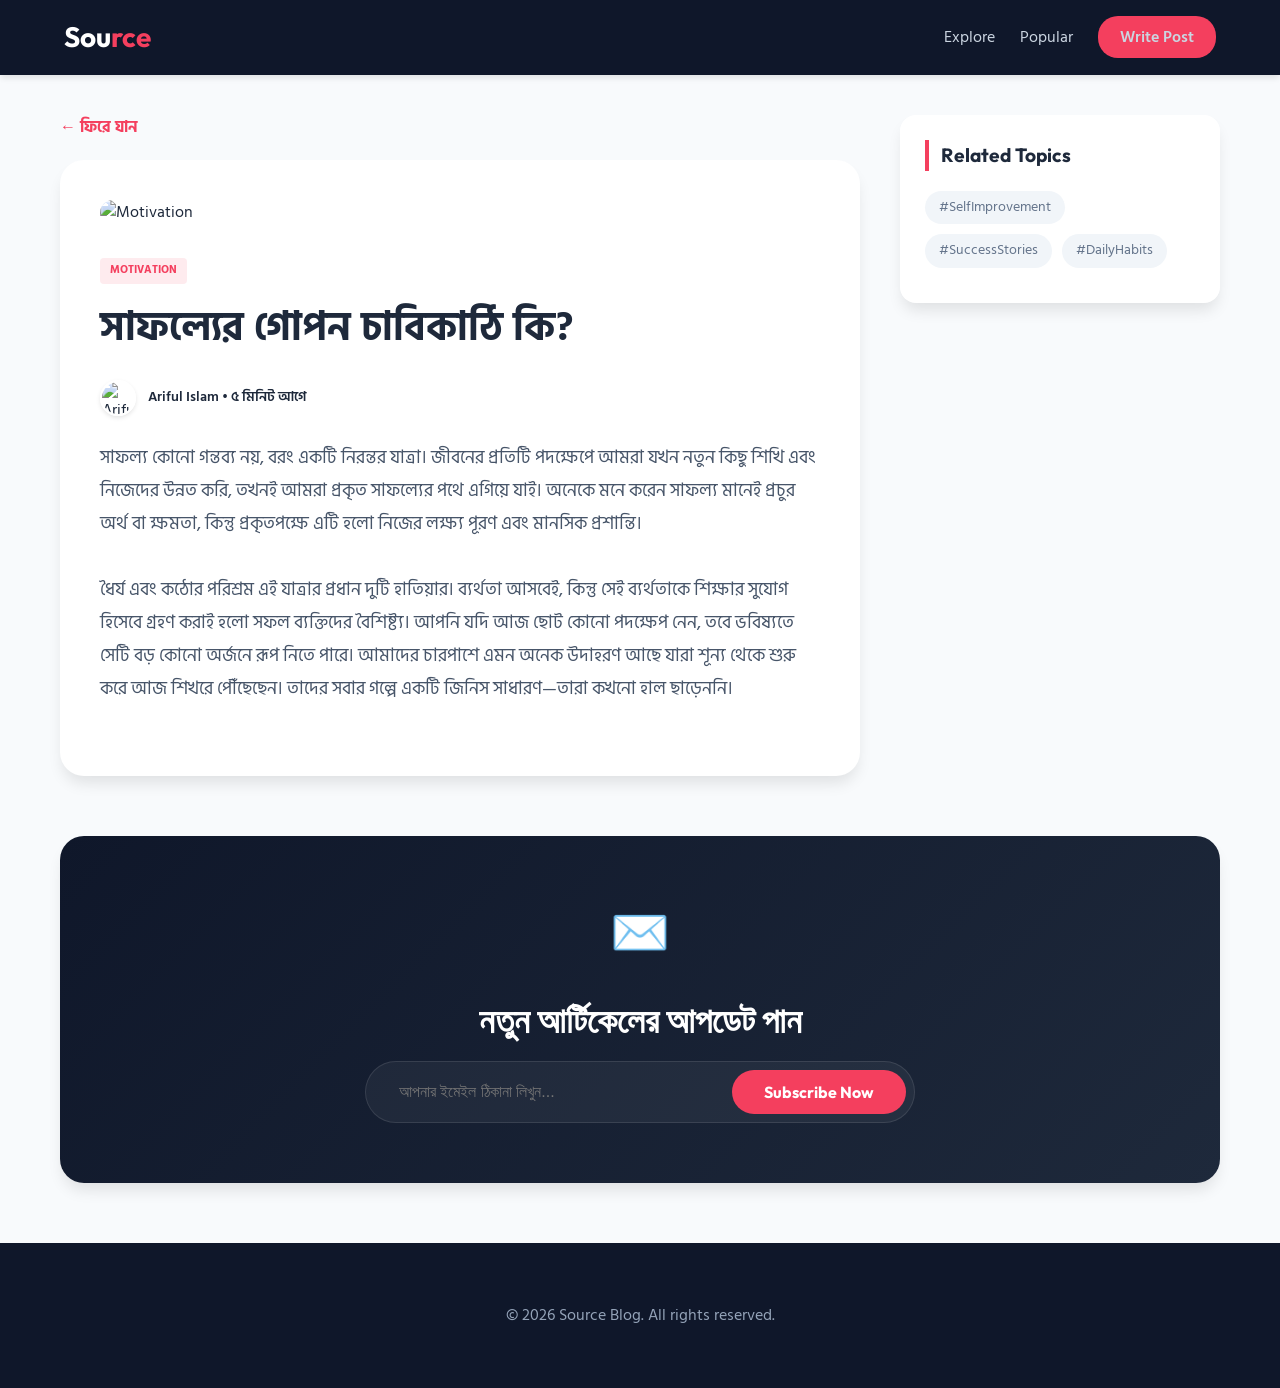
==== article-detail.html @ 2b274faf "articale details page added" ====
<!doctype html>
<html lang="bn">
  <head>
    <meta charset="UTF-8" />
    <meta name="viewport" content="width=device-width, initial-scale=1.0" />
    <title>সাফল্যের গোপন চাবিকাঠি কি? - Source</title>
    <link rel="stylesheet" href="popular.css" />
    <link
      href="https://fonts.googleapis.com/css2?family=Hind+Siliguri:wght@400;600;700&family=Outfit:wght@400;700&display=swap"
      rel="stylesheet"
    />
    <style>
      .detail-container {
        background: white;
        padding: 40px;
        border-radius: 24px;
        box-shadow: var(--shadow);
      }
      .detail-img {
        width: 100%;
        height: 400px;
        object-fit: cover;
        border-radius: 16px;
        margin-bottom: 30px;
      }
      .detail-content h2 {
        font-size: 2.5rem;
        margin-bottom: 20px;
        color: var(--text-main);
      }
      .detail-text {
        font-size: 1.15rem;
        color: #475569;
        line-height: 1.8;
        margin-bottom: 30px;
      }
      .back-link {
        display: inline-block;
        margin-bottom: 20px;
        color: var(--primary);
        text-decoration: none;
        font-weight: 700;
      }
    </style>
  </head>
  <body>
    <header>
      <nav>
        <div class="logo">
          <a href="index.html" style="text-decoration: none; color: inherit"
            >Sou<span>rce</span></a
          >
        </div>
        <ul class="nav-links">
          <li><a href="explore.html">Explore</a></li>
          <li><a href="popular.html">Popular</a></li>
          <li><a href="newPost.html" class="write-btn">Write Post</a></li>
        </ul>
      </nav>
    </header>

    <main>
      <div class="content-layout" style="margin-top: 40px">
        <section class="main-content">
          <a href="popular.html" class="back-link">← ফিরে যান</a>
          <article class="detail-container">
            <img
              src="https://images.unsplash.com/photo-1499750310107-5fef28a66643?q=80&w=1200"
              alt="Motivation"
              class="detail-img"
            />
            <div class="detail-content">
              <span class="cat-badge motivation">MOTIVATION</span>
              <h2>সাফল্যের গোপন চাবিকাঠি কি?</h2>
              <div
                class="author"
                style="border: none; padding: 0; margin-bottom: 25px"
              >
                <img src="https://i.pravatar.cc/150?u=1" alt="Ariful Islam" />
                <span>Ariful Islam • ৫ মিনিট আগে</span>
              </div>
              <div class="detail-text">
                <p>
                  সাফল্য কোনো গন্তব্য নয়, বরং একটি নিরন্তর যাত্রা। জীবনের
                  প্রতিটি পদক্ষেপে আমরা যখন নতুন কিছু শিখি এবং নিজেদের উন্নত
                  করি, তখনই আমরা প্রকৃত সাফল্যের পথে এগিয়ে যাই। অনেকে মনে করেন
                  সাফল্য মানেই প্রচুর অর্থ বা ক্ষমতা, কিন্তু প্রকৃতপক্ষে এটি হলো
                  নিজের লক্ষ্য পূরণ এবং মানসিক প্রশান্তি।
                </p>
                <br />
                <p>
                  ধৈর্য এবং কঠোর পরিশ্রম এই যাত্রার প্রধান দুটি হাতিয়ার।
                  ব্যর্থতা আসবেই, কিন্তু সেই ব্যর্থতাকে শিক্ষার সুযোগ হিসেবে
                  গ্রহণ করাই হলো সফল ব্যক্তিদের বৈশিষ্ট্য। আপনি যদি আজ ছোট কোনো
                  পদক্ষেপ নেন, তবে ভবিষ্যতে সেটি বড় কোনো অর্জনে রূপ নিতে পারে।
                  আমাদের চারপাশে এমন অনেক উদাহরণ আছে যারা শূন্য থেকে শুরু করে আজ
                  শিখরে পৌঁছেছেন। তাদের সবার গল্পে একটি জিনিস সাধারণ—তারা কখনো
                  হাল ছাড়েননি।
                </p>
              </div>
            </div>
          </article>
        </section>

        <aside class="sidebar">
          <div class="sidebar-widget">
            <h4>Related Topics</h4>
            <a href="#" class="trending-tag">#SelfImprovement</a>
            <a href="#" class="trending-tag">#SuccessStories</a>
            <a href="#" class="trending-tag">#DailyHabits</a>
          </div>
        </aside>
      </div>
    </main>

    <section class="newsletter">
      <div class="newsletter-container">
        <div class="newsletter-icon">✉️</div>
        <h2>নতুন আর্টিকেলের আপডেট পান</h2>
        <form class="newsletter-form">
          <input
            type="email"
            placeholder="আপনার ইমেইল ঠিকানা লিখুন..."
            required
          />
          <button type="submit">Subscribe Now</button>
        </form>
      </div>
    </section>

    <footer
      style="
        background: #0f172a;
        color: #94a3b8;
        padding: 60px 20px;
        text-align: center;
        margin-top: 60px;
      "
    >
      <p>&copy; 2026 Source Blog. All rights reserved.</p>
    </footer>
  </body>
</html>
---- popular.css ----
@import url("https://fonts.googleapis.com/css2?family=Hind+Siliguri:wght@400;600;700&family=Outfit:wght@400;700&display=swap");

:root {
  --primary: #f43f5e;
  --bg-light: #f8fafc;
  --text-main: #1e293b;
  --text-muted: #64748b;
  --card-bg: #ffffff;
  --nav-bg: #0f172a;
  --shadow: 0 10px 15px -3px rgba(0, 0, 0, 0.1);
}

* {
  margin: 0;
  padding: 0;
  box-sizing: border-box;
}

body {
  font-family: "Hind Siliguri", sans-serif;
  background-color: var(--bg-light);
  color: var(--text-main);
  line-height: 1.6;
}

/* Navbar */
nav {
  background: var(--nav-bg);
  padding: 15px 5%;
  display: flex;
  justify-content: space-between;
  align-items: center;
  position: sticky;
  top: 0;
  z-index: 1000;
  box-shadow: 0 4px 6px -1px rgba(0, 0, 0, 0.1);
}

.logo {
  font-family: "Outfit", sans-serif;
  font-size: 28px;
  font-weight: bold;
  color: #fff;
}

.logo span {
  color: var(--primary);
}

.nav-links {
  display: flex;
  list-style: none;
  align-items: center;
  gap: 25px;
}

.nav-links a {
  text-decoration: none;
  color: #cbd5e1;
  transition: all 0.3s ease;
}

.nav-links a.active,
.nav-links a:hover {
  color: #fff;
}

.lang-btn {
  background: rgba(255, 255, 255, 0.1);
  border: 1px solid rgba(255, 255, 255, 0.2);
  color: #fff;
  padding: 6px 16px;
  border-radius: 20px;
  cursor: pointer;
  text-decoration: none;
}

.write-btn {
  background: var(--primary);
  color: #fff;
  border: none;
  padding: 8px 22px;
  border-radius: 20px;
  cursor: pointer;
  font-weight: 600;
  text-decoration: none;
}

/* Hero Section */
.hero {
  background: linear-gradient(135deg, #0f172a 0%, #1e293b 100%);
  color: white;
  text-align: center;
  padding: 100px 20px;
  margin-bottom: 0;
}

.badge {
  background: rgba(244, 63, 94, 0.2);
  color: var(--primary);
  padding: 6px 14px;
  border-radius: 30px;
  font-size: 13px;
  font-weight: bold;
  letter-spacing: 1px;
}

.hero h1 {
  font-size: 48px;
  font-family: "Outfit", sans-serif;
  margin-top: 20px;
}

.hero h1 span {
  color: var(--primary);
}

.hero p {
  color: #cbd5e1;
  margin-top: 15px;
  font-size: 1.1rem;
}

/* Main Layout */
.content-layout {
  display: grid;
  grid-template-columns: 1fr 320px;
  gap: 40px;
  max-width: 1200px;
  margin: -40px auto 60px;
  padding: 0 20px;
  position: relative;
  z-index: 10;
}

/* Filters */
.filter-bar {
  display: flex;
  gap: 12px;
  margin-bottom: 30px;
  background: white;
  padding: 15px;
  border-radius: 12px;
  box-shadow: var(--shadow);
}

.filter-btn {
  padding: 8px 20px;
  border-radius: 30px;
  border: 1px solid #e2e8f0;
  background: white;
  color: var(--text-muted);
  cursor: pointer;
  font-weight: 600;
  transition: 0.3s;
}

.filter-btn.active,
.filter-btn:hover {
  background: var(--primary);
  color: white;
  border-color: var(--primary);
}

/* Article Grid */
.article-grid {
  display: flex;
  flex-direction: column;
  gap: 25px;
}

/* Card Design */
.card {
  background: var(--card-bg);
  border-radius: 16px;
  display: flex;
  overflow: hidden;
  transition:
    transform 0.3s ease,
    box-shadow 0.3s ease;
  cursor: pointer;
  box-shadow: var(--shadow);
}

.card:hover {
  transform: translateY(-5px);
  box-shadow: 0 20px 25px -5px rgba(0, 0, 0, 0.1);
}

.card-img {
  width: 35%;
  min-height: 220px;
}

.card-img img {
  width: 100%;
  height: 100%;
  object-fit: cover;
}

.card-content {
  padding: 25px;
  width: 65%;
  display: flex;
  flex-direction: column;
  justify-content: center;
}

.cat-badge {
  font-size: 11px;
  font-weight: bold;
  padding: 4px 10px;
  border-radius: 4px;
  display: inline-block;
  margin-bottom: 12px;
  text-transform: uppercase;
}

.motivation {
  background: rgba(244, 63, 94, 0.1);
  color: var(--primary);
}
.technology {
  background: rgba(59, 130, 246, 0.1);
  color: #3b82f6;
}
.lifestyle {
  background: rgba(16, 185, 129, 0.1);
  color: #10b981;
}

.card h3 {
  font-size: 22px;
  margin-bottom: 12px;
  color: var(--text-main);
}

.card p {
  color: var(--text-muted);
  font-size: 15px;
  margin-bottom: 20px;
  display: -webkit-box;
  -webkit-line-clamp: 2;
  -webkit-box-orient: vertical;
  overflow: hidden;
}

/* Interaction Buttons */
.card-interactions {
  display: flex;
  gap: 20px;
  margin-bottom: 15px;
  padding-bottom: 5px;
}

.interaction-btn {
  background: none;
  border: none;
  display: flex;
  align-items: center;
  gap: 6px;
  color: var(--text-muted);
  font-size: 14px;
  cursor: pointer;
  transition: 0.3s ease;
  padding: 0;
}

.interaction-btn:hover {
  color: var(--primary);
}

.interaction-btn svg {
  width: 18px;
  height: 18px;
  fill: currentColor;
}

.read-more-btn {
  display: inline-flex;
  align-items: center;
  color: var(--primary);
  text-decoration: none;
  font-weight: 700;
  font-size: 14px;
  margin-bottom: 20px;
  transition: 0.3s ease;
}

.read-more-btn:hover {
  transform: translateX(5px);
  opacity: 0.8;
}

/* Author Section */
.author {
  display: flex;
  align-items: center;
  gap: 12px;
  padding-top: 15px;
  border-top: 1px solid #f1f5f9;
}

.author img {
  width: 36px;
  height: 36px;
  border-radius: 50%;
  border: 2px solid white;
  box-shadow: 0 2px 4px rgba(0, 0, 0, 0.1);
}

.author span {
  font-size: 14px;
  font-weight: 600;
  color: var(--text-main);
}

/* Sidebar Widgets */
.sidebar {
  position: sticky;
  top: 90px;
  height: fit-content;
}

.sidebar-widget {
  background: white;
  padding: 25px;
  border-radius: 16px;
  box-shadow: var(--shadow);
  margin-bottom: 25px;
}

.sidebar-widget h4 {
  margin-bottom: 20px;
  font-size: 1.2rem;
  color: var(--text-main);
  border-left: 4px solid var(--primary);
  padding-left: 12px;
  font-family: "Outfit", sans-serif;
}

.author-item {
  display: flex;
  align-items: center;
  gap: 12px;
  margin-bottom: 15px;
}

.trending-tag {
  display: inline-block;
  padding: 6px 14px;
  background: #f1f5f9;
  border-radius: 20px;
  margin: 0 6px 10px 0;
  font-size: 0.85rem;
  text-decoration: none;
  color: var(--text-muted);
  transition: 0.3s;
}

.trending-tag:hover {
  background: var(--primary);
  color: #fff;
}

@media (max-width: 992px) {
  .content-layout {
    grid-template-columns: 1fr;
    margin-top: 20px;
  }
  .card {
    flex-direction: column;
  }
  .card-img,
  .card-content {
    width: 100%;
  }
  .hero h1 {
    font-size: 32px;
  }
}

/* Newsletter Section */
.newsletter {
  max-width: 1200px;
  margin: 40px auto;
  padding: 0 20px;
}

.newsletter-container {
  background: linear-gradient(135deg, #0f172a 0%, #1e293b 100%);
  padding: 60px 40px;
  border-radius: 24px;
  text-align: center;
  color: white;
  box-shadow: var(--shadow);
}

.newsletter-icon {
  font-size: 3rem;
  margin-bottom: 20px;
}

.newsletter-container h2 {
  font-family: "Outfit", sans-serif;
  font-size: 2.2rem;
  margin-bottom: 12px;
}

.newsletter-container p {
  color: #94a3b8;
  margin-bottom: 35px;
  font-size: 1.1rem;
  max-width: 600px;
  margin-left: auto;
  margin-right: auto;
}

.newsletter-form {
  display: flex;
  gap: 12px;
  max-width: 550px;
  margin: 0 auto;
  background: rgba(255, 255, 255, 0.05);
  padding: 8px;
  border-radius: 50px;
  border: 1px solid rgba(255, 255, 255, 0.1);
}

.newsletter-form input {
  flex: 1;
  background: transparent;
  border: none;
  padding: 12px 25px;
  color: white;
  font-size: 16px;
  outline: none;
}

.newsletter-form button {
  background: var(--primary);
  color: white;
  border: none;
  padding: 12px 32px;
  border-radius: 50px;
  font-weight: 700;
  font-family: "Outfit", sans-serif;
  cursor: pointer;
  transition: all 0.4s cubic-bezier(0.175, 0.885, 0.32, 1.275);
  font-size: 1rem;
  white-space: nowrap;
}

.newsletter-form button:hover {
  transform: scale(1.05) translateY(-2px);
  box-shadow: 0 10px 20px rgba(244, 63, 94, 0.4);
  filter: brightness(1.1);
}

@media (max-width: 600px) {
  .newsletter-form {
    flex-direction: column;
    background: transparent;
    border: none;
    padding: 0;
  }
  .newsletter-form input {
    background: rgba(255, 255, 255, 0.05);
    border-radius: 30px;
    border: 1px solid rgba(255, 255, 255, 0.1);
    margin-bottom: 15px;
  }
  .newsletter-form button {
    padding: 15px;
  }
}
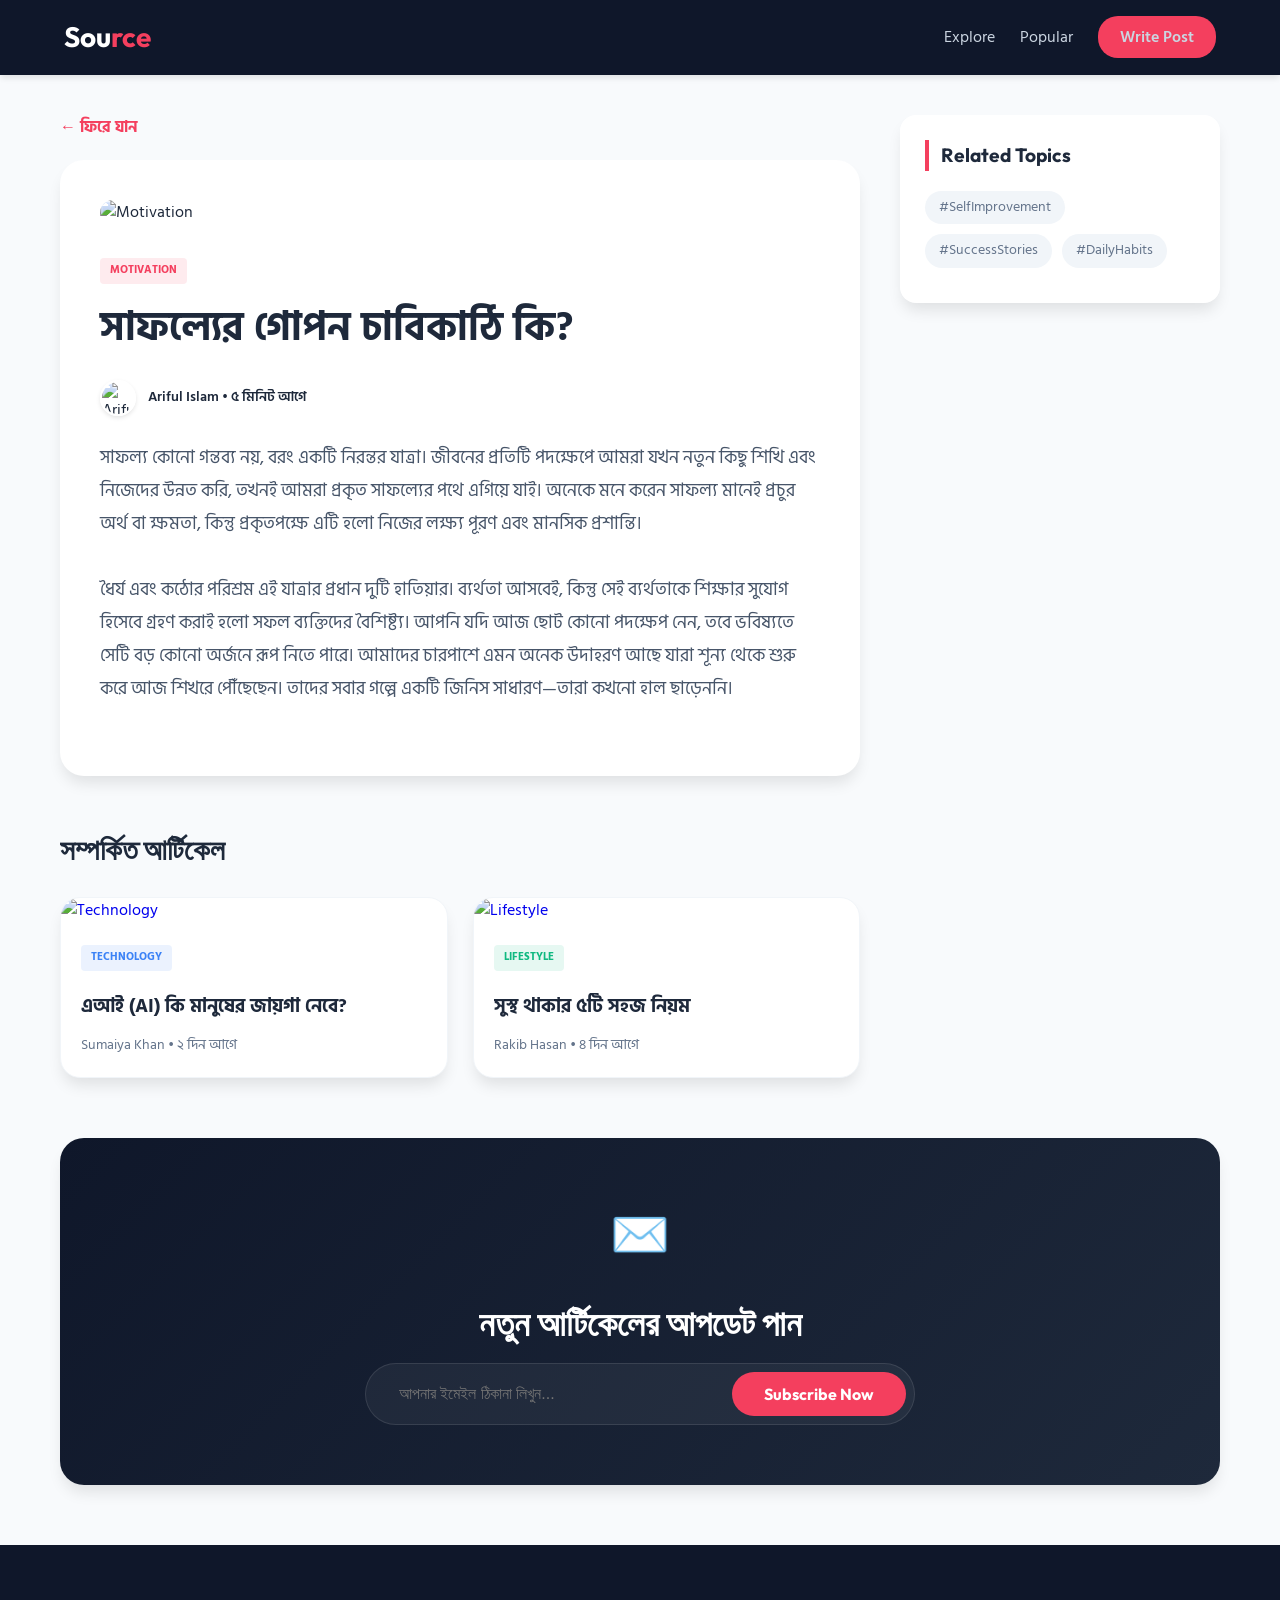
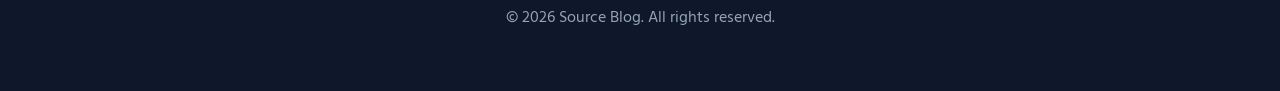
==== commit 4094b549: "more relevent content articale details page" ====
--- a/article-detail.html
+++ b/article-detail.html
@@ -40,6 +40,52 @@
         color: var(--primary);
         text-decoration: none;
         font-weight: 700;
+      }
+      .related-articles {
+        margin-top: 50px;
+      }
+      .related-articles h3 {
+        font-size: 1.8rem;
+        margin-bottom: 25px;
+        color: var(--text-main);
+        font-family: "Outfit", sans-serif;
+      }
+      .related-grid {
+        display: grid;
+        grid-template-columns: repeat(auto-fit, minmax(280px, 1fr));
+        gap: 25px;
+      }
+      .related-card {
+        background: white;
+        border-radius: 20px;
+        overflow: hidden;
+        box-shadow: var(--shadow);
+        transition: all 0.3s ease;
+        text-decoration: none;
+        display: block;
+        border: 1px solid #f1f5f9;
+      }
+      .related-card:hover {
+        transform: translateY(-8px);
+        box-shadow: 0 20px 25px -5px rgba(0, 0, 0, 0.1);
+      }
+      .related-card img {
+        width: 100%;
+        height: 180px;
+        object-fit: cover;
+      }
+      .related-card-content {
+        padding: 20px;
+      }
+      .related-card-content h4 {
+        font-size: 1.2rem;
+        color: var(--text-main);
+        margin: 10px 0;
+        line-height: 1.5;
+        display: -webkit-box;
+        -webkit-line-clamp: 2;
+        -webkit-box-orient: vertical;
+        overflow: hidden;
       }
     </style>
   </head>
@@ -100,6 +146,38 @@
               </div>
             </div>
           </article>
+
+          <section class="related-articles">
+            <h3>সম্পর্কিত আর্টিকেল</h3>
+            <div class="related-grid">
+              <a href="#" class="related-card">
+                <img
+                  src="https://images.unsplash.com/photo-1485827404703-89b55fcc595e?q=80&w=500"
+                  alt="Technology"
+                />
+                <div class="related-card-content">
+                  <span class="cat-badge technology">TECHNOLOGY</span>
+                  <h4>এআই (AI) কি মানুষের জায়গা নেবে?</h4>
+                  <span style="font-size: 0.85rem; color: #64748b"
+                    >Sumaiya Khan • ২ দিন আগে</span
+                  >
+                </div>
+              </a>
+              <a href="#" class="related-card">
+                <img
+                  src="https://images.unsplash.com/photo-1506126613408-eca07ce68773?q=80&w=500"
+                  alt="Lifestyle"
+                />
+                <div class="related-card-content">
+                  <span class="cat-badge lifestyle">LIFESTYLE</span>
+                  <h4>সুস্থ থাকার ৫টি সহজ নিয়ম</h4>
+                  <span style="font-size: 0.85rem; color: #64748b"
+                    >Rakib Hasan • ৪ দিন আগে</span
+                  >
+                </div>
+              </a>
+            </div>
+          </section>
         </section>
 
         <aside class="sidebar">
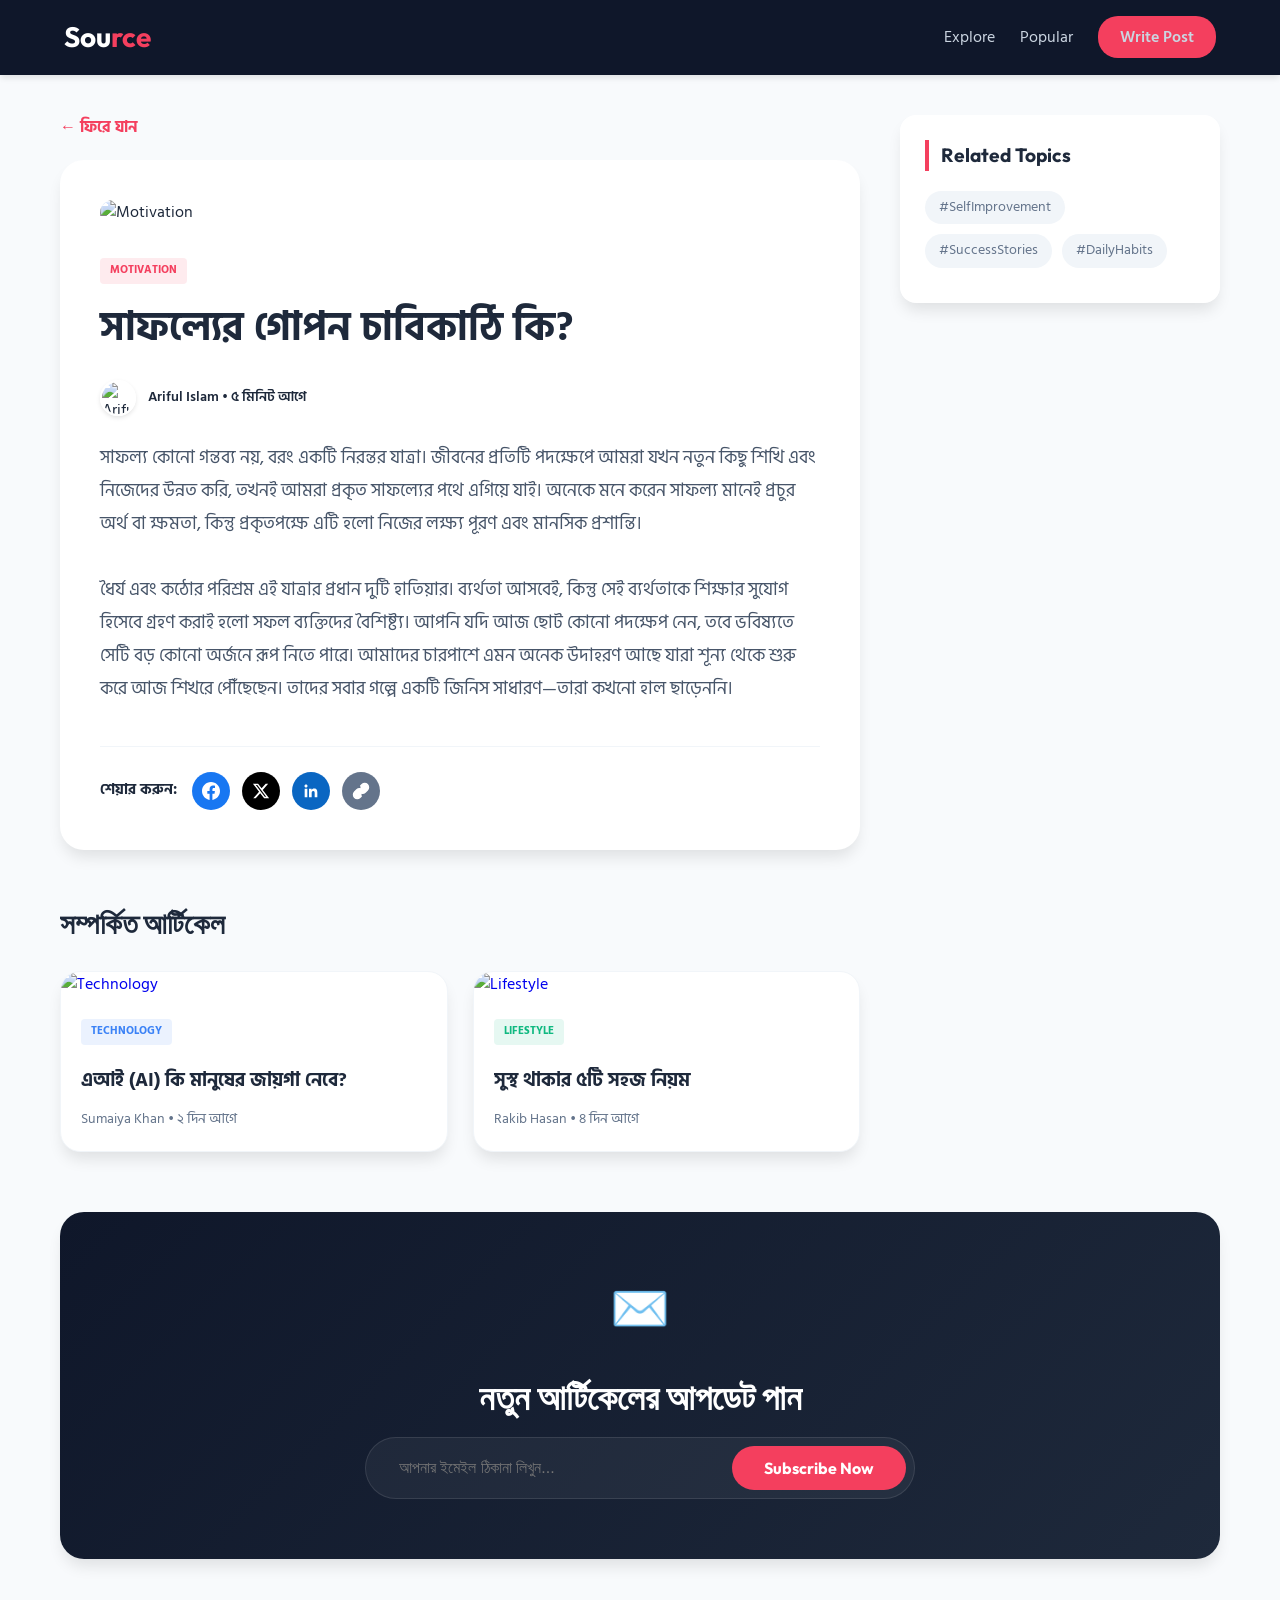
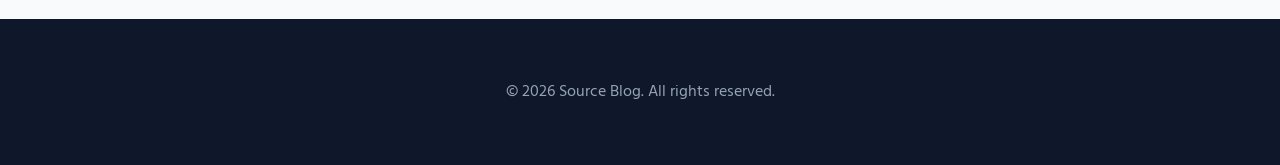
==== commit 10246178: "social media share button added on artucal details page" ====
--- a/article-detail.html
+++ b/article-detail.html
@@ -86,6 +86,55 @@
         -webkit-line-clamp: 2;
         -webkit-box-orient: vertical;
         overflow: hidden;
+      }
+      .share-article {
+        margin-top: 40px;
+        padding-top: 25px;
+        border-top: 1px solid #f1f5f9;
+        display: flex;
+        align-items: center;
+        gap: 15px;
+      }
+      .share-article span {
+        font-weight: 700;
+        color: var(--text-main);
+        font-size: 0.95rem;
+      }
+      .share-buttons {
+        display: flex;
+        gap: 12px;
+      }
+      .share-btn {
+        width: 38px;
+        height: 38px;
+        border-radius: 50%;
+        display: flex;
+        align-items: center;
+        justify-content: center;
+        text-decoration: none;
+        color: white;
+        transition: all 0.3s ease;
+      }
+      .share-btn svg {
+        width: 18px;
+        height: 18px;
+        fill: currentColor;
+      }
+      .share-btn.fb {
+        background: #1877f2;
+      }
+      .share-btn.tw {
+        background: #000000;
+      }
+      .share-btn.ln {
+        background: #0a66c2;
+      }
+      .share-btn.copy {
+        background: #64748b;
+      }
+      .share-btn:hover {
+        transform: translateY(-3px);
+        box-shadow: 0 5px 15px rgba(0, 0, 0, 0.15);
       }
     </style>
   </head>
@@ -144,6 +193,50 @@
                   হাল ছাড়েননি।
                 </p>
               </div>
+
+              <div class="share-article">
+                <span>শেয়ার করুন:</span>
+                <div class="share-buttons">
+                  <a href="#" class="share-btn fb" title="Facebook">
+                    <svg viewBox="0 0 24 24">
+                      <path
+                        d="M24 12.073c0-6.627-5.373-12-12-12s-12 5.373-12 12c0 5.99 4.388 10.954 10.125 11.854v-8.385H7.078v-3.47h3.047V9.43c0-3.007 1.792-4.669 4.533-4.669 1.312 0 2.686.235 2.686.235v2.953H15.83c-1.491 0-1.956.925-1.956 1.874v2.25h3.328l-.532 3.47h-2.796v8.385C19.612 23.027 24 18.062 24 12.073z"
+                      />
+                    </svg>
+                  </a>
+                  <a href="#" class="share-btn tw" title="Twitter">
+                    <svg viewBox="0 0 24 24">
+                      <path
+                        d="M18.244 2.25h3.308l-7.227 8.26 8.502 11.24H16.17l-5.214-6.817L4.99 21.75H1.68l7.73-8.835L1.254 2.25H8.08l4.713 6.231zm-1.161 17.52h1.833L7.045 4.126H5.078z"
+                      />
+                    </svg>
+                  </a>
+                  <a href="#" class="share-btn ln" title="LinkedIn">
+                    <svg viewBox="0 0 24 24">
+                      <path
+                        d="M20.447 20.452h-3.554v-5.569c0-1.328-.027-3.037-1.852-3.037-1.853 0-2.136 1.445-2.136 2.939v5.667H9.351V9h3.414v1.561h.046c.477-.9 1.637-1.85 3.37-1.85 3.601 0 4.267 2.37 4.267 5.455v6.286zM5.337 7.433c-1.144 0-2.063-.926-2.063-2.065 0-1.138.92-2.063 2.063-2.063 1.14 0 2.064.925 2.064 2.063 0 1.139-.925 2.065-2.064 2.065zm1.782 13.019H3.555V9h3.564v11.452z"
+                      />
+                    </svg>
+                  </a>
+                  <a href="#" class="share-btn copy" title="Copy Link">
+                    <svg
+                      viewBox="0 0 24 24"
+                      fill="none"
+                      stroke="currentColor"
+                      stroke-width="2"
+                      stroke-linecap="round"
+                      stroke-linejoin="round"
+                    >
+                      <path
+                        d="M10 13a5 5 0 0 0 7.54.54l3-3a5 5 0 0 0-7.07-7.07l-1.72 1.71"
+                      ></path>
+                      <path
+                        d="M14 11a5 5 0 0 0-7.54-.54l-3 3a5 5 0 0 0 7.07 7.07l1.71-1.71"
+                      ></path>
+                    </svg>
+                  </a>
+                </div>
+              </div>
             </div>
           </article>
 
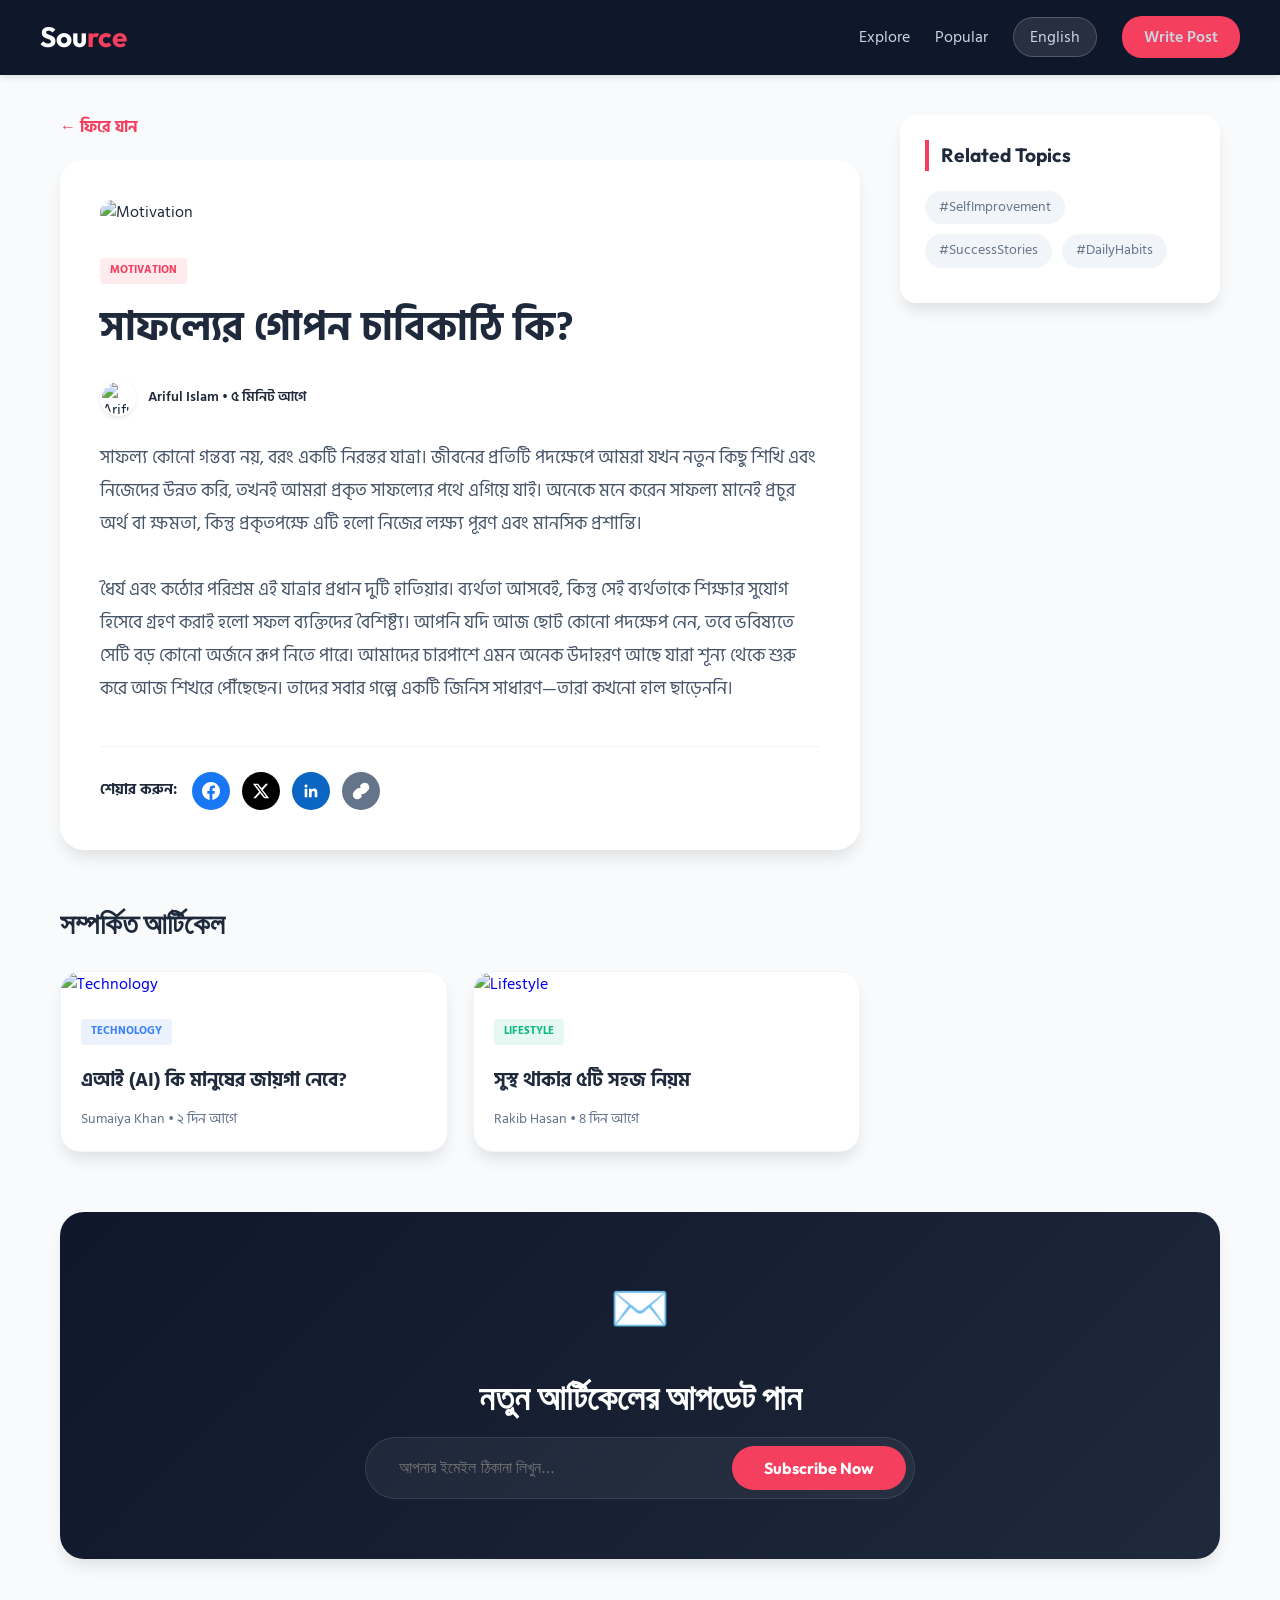
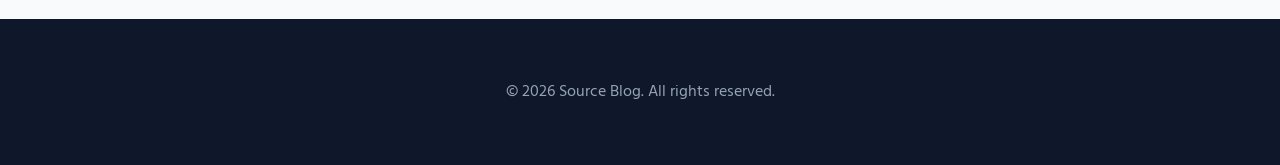
==== commit 07ccbc7d: "navbar fixed" ====
--- a/article-detail.html
+++ b/article-detail.html
@@ -141,16 +141,19 @@
   <body>
     <header>
       <nav>
-        <div class="logo">
-          <a href="index.html" style="text-decoration: none; color: inherit"
-            >Sou<span>rce</span></a
-          >
+        <div class="nav-container">
+          <div class="logo">
+            <a href="index.html" style="text-decoration: none; color: inherit"
+              >Sou<span>rce</span></a
+            >
+          </div>
+          <ul class="nav-links">
+            <li><a href="explore.html">Explore</a></li>
+            <li><a href="popular.html">Popular</a></li>
+            <li><a href="EnglishPage.html" class="lang-btn">English</a></li>
+            <li><a href="newPost.html" class="write-btn">Write Post</a></li>
+          </ul>
         </div>
-        <ul class="nav-links">
-          <li><a href="explore.html">Explore</a></li>
-          <li><a href="popular.html">Popular</a></li>
-          <li><a href="newPost.html" class="write-btn">Write Post</a></li>
-        </ul>
       </nav>
     </header>
 
--- a/popular.css
+++ b/popular.css
@@ -26,14 +26,20 @@
 /* Navbar */
 nav {
   background: var(--nav-bg);
-  padding: 15px 5%;
-  display: flex;
-  justify-content: space-between;
-  align-items: center;
+  padding: 15px 20px;
   position: sticky;
   top: 0;
   z-index: 1000;
   box-shadow: 0 4px 6px -1px rgba(0, 0, 0, 0.1);
+}
+
+.nav-container {
+  display: flex;
+  justify-content: space-between;
+  align-items: center;
+  max-width: 1200px;
+  margin: 0 auto;
+  width: 100%;
 }
 
 .logo {
@@ -474,3 +480,119 @@
     padding: 15px;
   }
 }
+
+/* Review Section Styles */
+.reviews-section {
+  max-width: 1200px;
+  margin: 60px auto;
+  padding: 0 20px;
+}
+
+.reviews-section h2 {
+  font-family: "Outfit", sans-serif;
+  font-size: 2.2rem;
+  margin-bottom: 40px;
+  text-align: center;
+  color: var(--text-main);
+}
+
+.review-grid {
+  display: grid;
+  grid-template-columns: 1fr 1.5fr;
+  gap: 40px;
+}
+
+.review-form-card {
+  background: white;
+  padding: 30px;
+  border-radius: 20px;
+  box-shadow: var(--shadow);
+  height: fit-content;
+  border: 1px solid #f1f5f9;
+}
+
+.review-form-card h3 {
+  margin-bottom: 25px;
+  font-size: 1.4rem;
+  color: var(--text-main);
+  font-family: "Outfit", sans-serif;
+}
+
+.review-form-card input,
+.review-form-card select,
+.review-form-card textarea {
+  width: 100%;
+  padding: 14px 18px;
+  margin-bottom: 20px;
+  border: 1px solid #e2e8f0;
+  border-radius: 12px;
+  font-family: inherit;
+  font-size: 15px;
+  outline: none;
+  transition: border-color 0.3s;
+}
+
+.review-form-card input:focus,
+.review-form-card select:focus,
+.review-form-card textarea:focus {
+  border-color: var(--primary);
+}
+
+.submit-review-btn {
+  width: 100%;
+  background: var(--primary);
+  color: white;
+  border: none;
+  padding: 14px;
+  border-radius: 12px;
+  font-weight: 700;
+  cursor: pointer;
+  transition: all 0.3s;
+  font-size: 16px;
+}
+
+.submit-review-btn:hover {
+  background: #e11d48;
+  transform: translateY(-2px);
+  box-shadow: 0 4px 12px rgba(244, 63, 94, 0.3);
+}
+
+.reviews-display {
+  display: flex;
+  flex-direction: column;
+  gap: 25px;
+}
+
+.review-card {
+  background: white;
+  padding: 25px;
+  border-radius: 20px;
+  box-shadow: var(--shadow);
+  border-left: 6px solid var(--primary);
+  transition: transform 0.3s;
+}
+
+.review-card:hover {
+  transform: translateX(5px);
+}
+
+.review-user-info {
+  display: flex;
+  justify-content: space-between;
+  align-items: center;
+  margin-bottom: 12px;
+}
+
+.review-user-info strong {
+  font-size: 1.1rem;
+  color: var(--text-main);
+}
+
+@media (max-width: 900px) {
+  .review-grid {
+    grid-template-columns: 1fr;
+  }
+  .reviews-section h2 {
+    font-size: 1.8rem;
+  }
+}
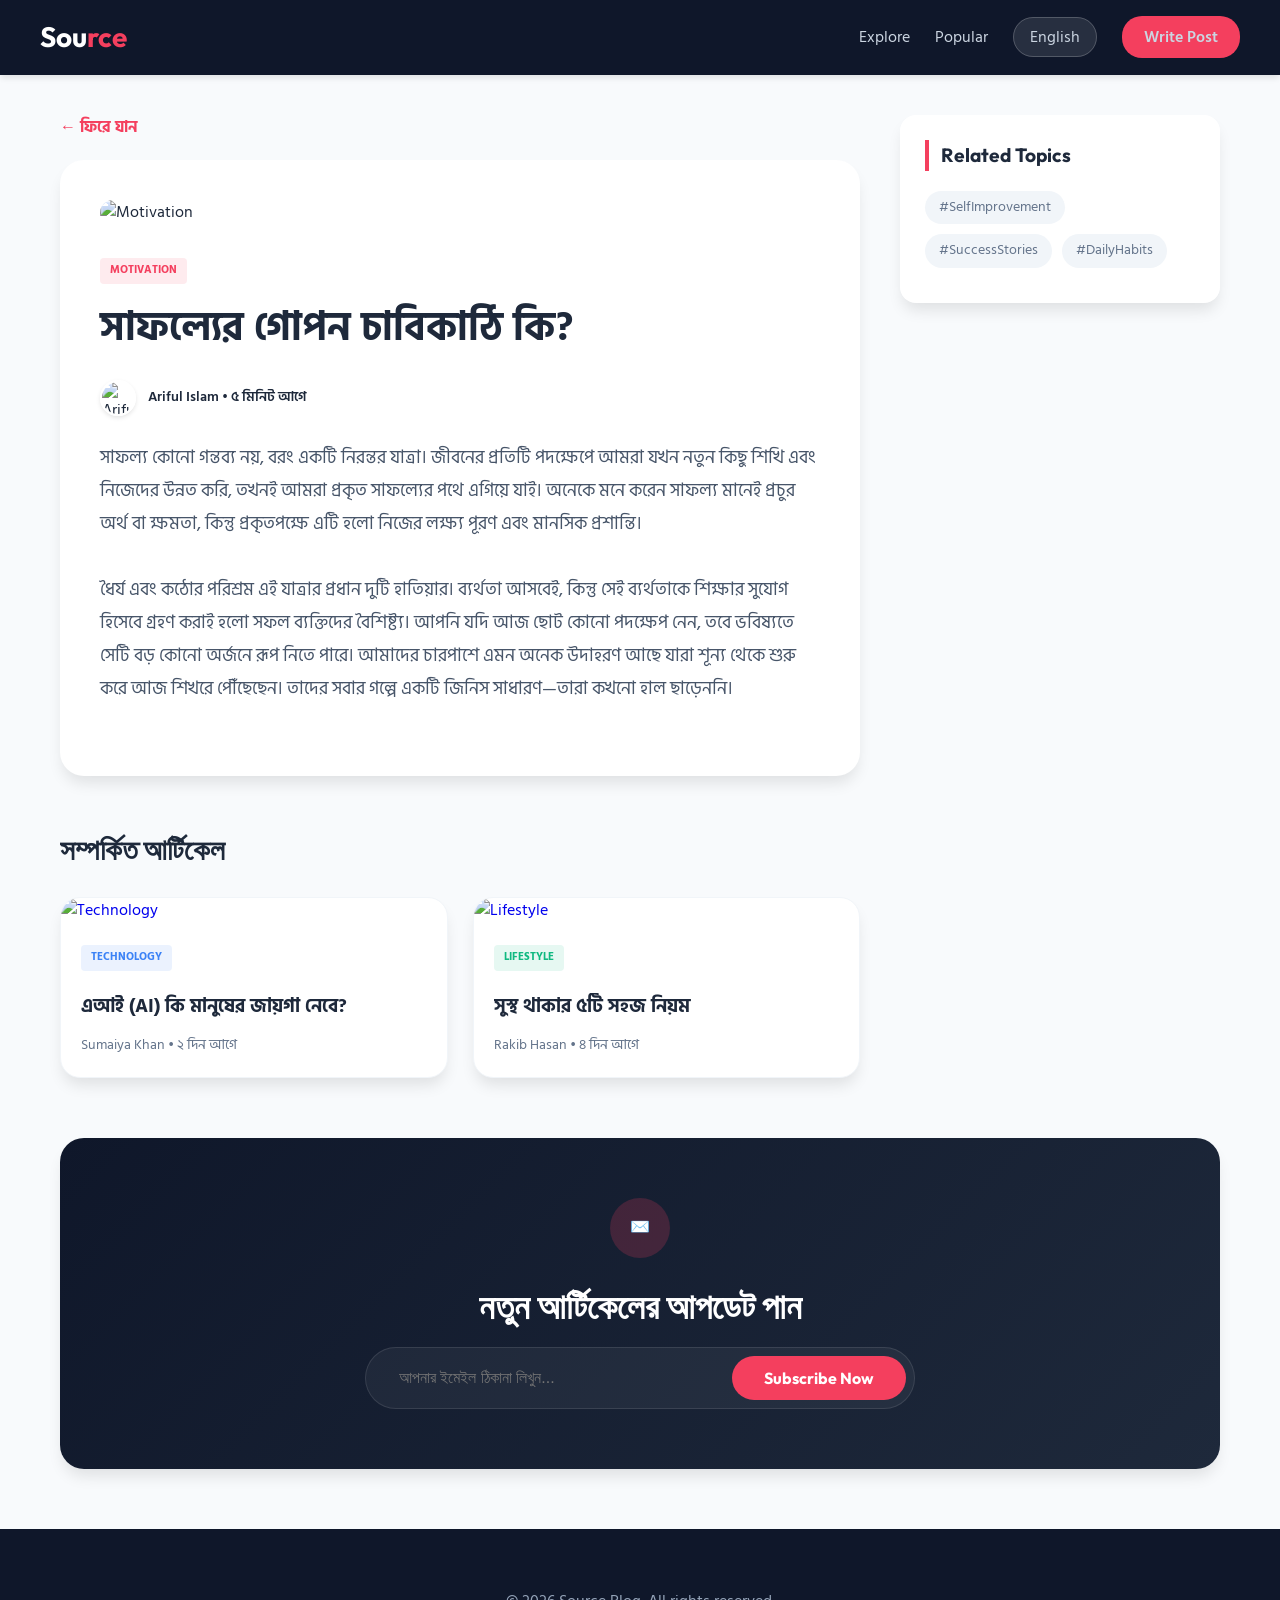
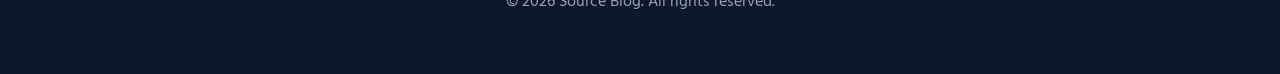
==== commit 4269f70d: "social media link probelm fixed" ====
--- a/article-detail.html
+++ b/article-detail.html
@@ -87,55 +87,6 @@
         -webkit-box-orient: vertical;
         overflow: hidden;
       }
-      .share-article {
-        margin-top: 40px;
-        padding-top: 25px;
-        border-top: 1px solid #f1f5f9;
-        display: flex;
-        align-items: center;
-        gap: 15px;
-      }
-      .share-article span {
-        font-weight: 700;
-        color: var(--text-main);
-        font-size: 0.95rem;
-      }
-      .share-buttons {
-        display: flex;
-        gap: 12px;
-      }
-      .share-btn {
-        width: 38px;
-        height: 38px;
-        border-radius: 50%;
-        display: flex;
-        align-items: center;
-        justify-content: center;
-        text-decoration: none;
-        color: white;
-        transition: all 0.3s ease;
-      }
-      .share-btn svg {
-        width: 18px;
-        height: 18px;
-        fill: currentColor;
-      }
-      .share-btn.fb {
-        background: #1877f2;
-      }
-      .share-btn.tw {
-        background: #000000;
-      }
-      .share-btn.ln {
-        background: #0a66c2;
-      }
-      .share-btn.copy {
-        background: #64748b;
-      }
-      .share-btn:hover {
-        transform: translateY(-3px);
-        box-shadow: 0 5px 15px rgba(0, 0, 0, 0.15);
-      }
     </style>
   </head>
   <body>
@@ -147,6 +98,12 @@
               >Sou<span>rce</span></a
             >
           </div>
+          <input type="checkbox" id="menu-toggle" class="menu-checkbox" />
+          <label for="menu-toggle" class="hamburger">
+            <span></span>
+            <span></span>
+            <span></span>
+          </label>
           <ul class="nav-links">
             <li><a href="explore.html">Explore</a></li>
             <li><a href="popular.html">Popular</a></li>
@@ -196,50 +153,6 @@
                   হাল ছাড়েননি।
                 </p>
               </div>
-
-              <div class="share-article">
-                <span>শেয়ার করুন:</span>
-                <div class="share-buttons">
-                  <a href="#" class="share-btn fb" title="Facebook">
-                    <svg viewBox="0 0 24 24">
-                      <path
-                        d="M24 12.073c0-6.627-5.373-12-12-12s-12 5.373-12 12c0 5.99 4.388 10.954 10.125 11.854v-8.385H7.078v-3.47h3.047V9.43c0-3.007 1.792-4.669 4.533-4.669 1.312 0 2.686.235 2.686.235v2.953H15.83c-1.491 0-1.956.925-1.956 1.874v2.25h3.328l-.532 3.47h-2.796v8.385C19.612 23.027 24 18.062 24 12.073z"
-                      />
-                    </svg>
-                  </a>
-                  <a href="#" class="share-btn tw" title="Twitter">
-                    <svg viewBox="0 0 24 24">
-                      <path
-                        d="M18.244 2.25h3.308l-7.227 8.26 8.502 11.24H16.17l-5.214-6.817L4.99 21.75H1.68l7.73-8.835L1.254 2.25H8.08l4.713 6.231zm-1.161 17.52h1.833L7.045 4.126H5.078z"
-                      />
-                    </svg>
-                  </a>
-                  <a href="#" class="share-btn ln" title="LinkedIn">
-                    <svg viewBox="0 0 24 24">
-                      <path
-                        d="M20.447 20.452h-3.554v-5.569c0-1.328-.027-3.037-1.852-3.037-1.853 0-2.136 1.445-2.136 2.939v5.667H9.351V9h3.414v1.561h.046c.477-.9 1.637-1.85 3.37-1.85 3.601 0 4.267 2.37 4.267 5.455v6.286zM5.337 7.433c-1.144 0-2.063-.926-2.063-2.065 0-1.138.92-2.063 2.063-2.063 1.14 0 2.064.925 2.064 2.063 0 1.139-.925 2.065-2.064 2.065zm1.782 13.019H3.555V9h3.564v11.452z"
-                      />
-                    </svg>
-                  </a>
-                  <a href="#" class="share-btn copy" title="Copy Link">
-                    <svg
-                      viewBox="0 0 24 24"
-                      fill="none"
-                      stroke="currentColor"
-                      stroke-width="2"
-                      stroke-linecap="round"
-                      stroke-linejoin="round"
-                    >
-                      <path
-                        d="M10 13a5 5 0 0 0 7.54.54l3-3a5 5 0 0 0-7.07-7.07l-1.72 1.71"
-                      ></path>
-                      <path
-                        d="M14 11a5 5 0 0 0-7.54-.54l-3 3a5 5 0 0 0 7.07 7.07l1.71-1.71"
-                      ></path>
-                    </svg>
-                  </a>
-                </div>
-              </div>
             </div>
           </article>
 
--- a/popular.css
+++ b/popular.css
@@ -40,6 +40,7 @@
   max-width: 1200px;
   margin: 0 auto;
   width: 100%;
+  position: relative;
 }
 
 .logo {
@@ -60,10 +61,60 @@
   gap: 25px;
 }
 
+/* Hamburger Menu */
+.menu-checkbox {
+  display: none;
+}
+
+.hamburger {
+  display: none;
+  cursor: pointer;
+  flex-direction: column;
+  gap: 5px;
+}
+
+.hamburger span {
+  width: 25px;
+  height: 3px;
+  background: #fff;
+  border-radius: 2px;
+  transition: 0.3s;
+}
+
 .nav-links a {
   text-decoration: none;
   color: #cbd5e1;
   transition: all 0.3s ease;
+}
+
+/* Drawer Social Icons - Hidden on Desktop */
+.drawer-socials {
+  display: none;
+  margin-top: auto;
+  padding-top: 30px;
+  border-top: 1px solid rgba(255, 255, 255, 0.1);
+  width: 100%;
+}
+
+.drawer-socials-wrapper {
+  display: flex;
+  gap: 12px;
+}
+
+.drawer-socials a {
+  width: 38px !important;
+  height: 38px !important;
+  background: rgba(255, 255, 255, 0.05);
+  border-radius: 8px;
+  display: flex !important;
+  align-items: center;
+  justify-content: center;
+  transition: 0.3s;
+}
+
+.drawer-socials a:hover {
+  background: var(--primary);
+  transform: translateY(-3px);
 }
 
 .nav-links a.active,
@@ -274,12 +325,14 @@
 
 .interaction-btn:hover {
   color: var(--primary);
+  transform: scale(1.1);
 }
 
 .interaction-btn svg {
-  width: 18px;
-  height: 18px;
+  width: 20px;
+  height: 20px;
   fill: currentColor;
+  transition: transform 0.3s ease;
 }
 
 .read-more-btn {
@@ -403,8 +456,17 @@
 }
 
 .newsletter-icon {
-  font-size: 3rem;
+  width: 60px;
+  height: 60px;
+  background: rgba(244, 63, 94, 0.2);
+  display: flex;
+  align-items: center;
+  justify-content: center;
+  border-radius: 50%;
   margin-bottom: 20px;
+  margin-left: auto;
+  margin-right: auto;
+  color: var(--primary);
 }
 
 .newsletter-container h2 {
